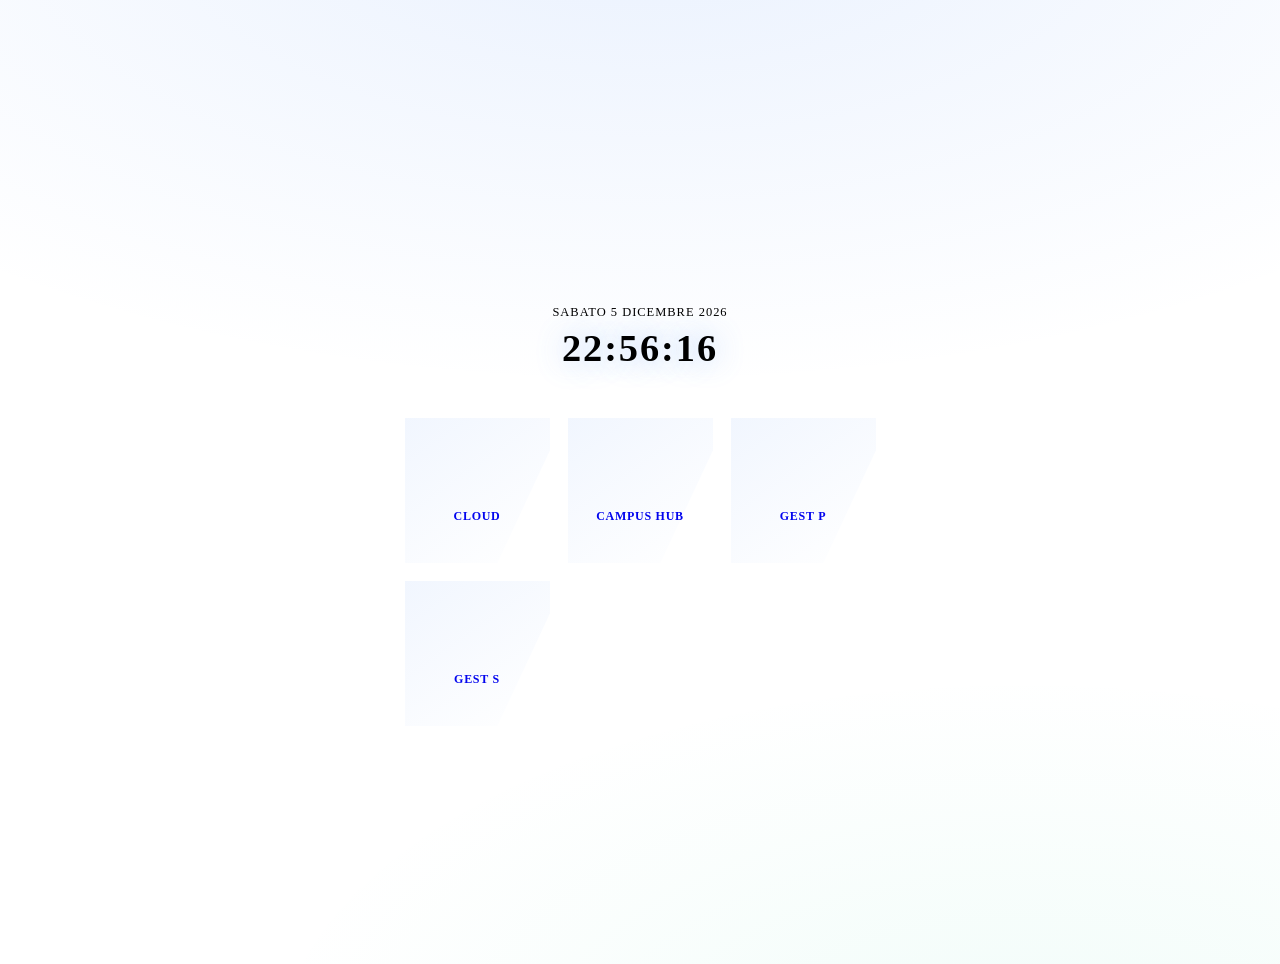
==== index.html @ 9dba8e54 "Add files via upload" ====
<!DOCTYPE html>
<html lang="it">
<head>
<meta charset="UTF-8">
<meta name="viewport" content="width=device-width, initial-scale=1.0">
<title>Campus Hub</title>
<link rel="stylesheet" href="css/campus-theme.css">
<style>
/* ─── INDEX-SPECIFIC ─────────────────────────────────────────── */
body {
    display: flex;
    flex-direction: column;
    align-items: center;
    justify-content: center;
    min-height: 100vh;
    padding: 24px;
    background: var(--bg);
    background-image:
        radial-gradient(ellipse 80% 50% at 50% -10%, rgba(79,142,247,0.12), transparent),
        radial-gradient(ellipse 60% 40% at 80% 110%, rgba(56,217,169,0.07), transparent);
}

/* Header */
.header-container {
    text-align: center;
    margin-bottom: 48px;
}

h1 {
    font-size: 2rem;
    letter-spacing: 0.25em;
    text-transform: uppercase;
    background: linear-gradient(90deg, var(--accent), var(--accent-2));
    -webkit-background-clip: text;
    -webkit-text-fill-color: transparent;
    background-clip: text;
    margin-bottom: 8px;
}

#todayDate {
    font-size: 0.78rem;
    text-transform: uppercase;
    letter-spacing: 0.08em;
    color: var(--text-2);
    margin-bottom: 6px;
    font-family: var(--font-mono);
}

#digitalClock {
    font-size: 2.4rem;
    font-weight: 700;
    font-family: var(--font-mono);
    color: var(--accent);
    letter-spacing: 0.05em;
    text-shadow: 0 0 30px rgba(79,142,247,0.45);
    margin-bottom: 0;
}

/* Grid */
.links-grid {
    display: grid;
    grid-template-columns: repeat(3, 145px);
    gap: 18px;
}

/* Card */
.link-card {
    background: var(--surface);
    border: 1px solid var(--border);
    border-radius: var(--radius-xl);
    height: 145px;
    width: 145px;
    text-decoration: none;
    display: flex;
    flex-direction: column;
    align-items: center;
    justify-content: center;
    gap: 14px;
    box-shadow: var(--shadow-sm);
    transition: all 0.35s cubic-bezier(.25,.8,.25,1);
    position: relative;
    overflow: hidden;
}

/* Shimmer effect */
.link-card::before {
    content: "";
    position: absolute;
    width: 200%;
    height: 200%;
    background: linear-gradient(120deg, transparent, rgba(79,142,247,0.08), transparent);
    transform: rotate(25deg);
    top: -100%;
    left: -100%;
    transition: 0.6s;
}

.link-card:hover::before { top: 100%; left: 100%; }

/* Accent border bottom */
.link-card::after {
    content: "";
    position: absolute;
    bottom: 0;
    left: 10%;
    width: 80%;
    height: 2px;
    background: linear-gradient(90deg, transparent, var(--accent), var(--accent-2), transparent);
    opacity: 0;
    transition: opacity 0.3s;
}

.link-card:hover::after { opacity: 1; }

.link-card svg {
    width: 38px;
    height: 38px;
    stroke: var(--accent);
    stroke-width: 1.6;
    fill: none;
    transition: all 0.3s;
    filter: drop-shadow(0 0 8px rgba(79,142,247,0.3));
}

.link-card span {
    font-size: 12px;
    font-weight: 600;
    color: var(--text-2);
    letter-spacing: 0.06em;
    text-transform: uppercase;
    transition: color 0.2s;
}

.link-card:hover {
    transform: translateY(-8px) scale(1.04);
    box-shadow: var(--shadow-lg);
    border-color: var(--border-2);
    background: var(--surface-2);
}

.link-card:hover svg {
    stroke: var(--accent-2);
    filter: drop-shadow(0 0 12px rgba(56,217,169,0.45));
}

.link-card:hover span { color: var(--text); }

.link-card:active { transform: scale(0.97); }

@media (max-width: 520px) {
    .links-grid { grid-template-columns: repeat(2, 145px); }
    h1 { font-size: 1.4rem; }
    #digitalClock { font-size: 1.8rem; }
}

/* ─── LIGHT MODE (mobile con sistema chiaro) ────────────────── */
@media (max-width: 768px) and (prefers-color-scheme: light) {
    body {
        background: var(--bg);
        background-image:
            radial-gradient(ellipse 80% 50% at 50% -10%, rgba(37,99,235,0.08), transparent),
            radial-gradient(ellipse 60% 40% at 80% 110%, rgba(13,148,136,0.05), transparent);
    }
    h1 {
        background: linear-gradient(90deg, var(--header-grad-start), var(--header-grad-end));
        -webkit-background-clip: text; -webkit-text-fill-color: transparent; background-clip: text;
    }
    #digitalClock { color: var(--accent); text-shadow: 0 0 20px rgba(37,99,235,0.25); }
    .link-card { background: var(--surface); border-color: var(--border); box-shadow: var(--shadow-sm); }
    .link-card svg { stroke: var(--accent); filter: none; }
    .link-card span { color: var(--text-2); }
    .link-card:hover { background: var(--surface-2); border-color: var(--border-2); box-shadow: var(--shadow); }
    .link-card:hover svg { stroke: var(--accent-2); filter: none; }
    .link-card:hover span { color: var(--text); }
}
</style>
</head>
<body>

<div class="header-container">
    <h1>• Campus Hub •</h1>
    <div id="todayDate">Caricamento...</div>
    <div id="digitalClock">00:00:00</div>
</div>

<div class="links-grid">

    <a href="roomcloud.html" class="link-card">
        <svg viewBox="0 0 24 24"><path d="M17.5 19H9C7 19 4 18 4 14.5C4 11 7 10 7.5 10C8 7 10 5 13 5C16 5 18 7 18.5 10C21 10.5 22 12.5 22 14.5C22 17 20 19 17.5 19Z"/></svg>
        <span>Cloud</span>
    </a>
 <a href="campus_hub.html" class="link-card">
   <svg viewBox="0 0 24 24">
       <rect x="3" y="3" width="8" height="8" rx="1.5"/>
       <rect x="3" y="14" width="8" height="8" rx="1.5"/>
       <rect x="13" y="3" width="4" height="4" rx="1.5"/>
       <rect x="13" y="8" width="4" height="4" rx="1.5"/>
       <rect x="13" y="13" width="4" height="4" rx="1.5"/>
       <rect x="13" y="18" width="4" height="4" rx="1.5"/>
       <rect x="18" y="3" width="4" height="4" rx="1.5"/>
       <rect x="18" y="8" width="4" height="4" rx="1.5"/>
       <rect x="18" y="13" width="4" height="4" rx="1.5"/>
       <rect x="18" y="18" width="4" height="4" rx="1.5"/>
  </svg>
    <span>campus hub</span>
    </a>
    
   <a href="Gestione_Permessi.html" class="link-card">
        <svg viewBox="0 0 24 24" fill="none" stroke="currentColor" stroke-width="2" stroke-linecap="round" stroke-linejoin="round">
  <path d="M7 21V3"/>
  <path d="M7 3H13C16 3 18 5 18 8S16 13 13 13H7"/>
</svg><span>Gest P</span>
    </a>
    
     <a href="Gestione_Studenti.html" class="link-card">
        <svg viewBox="0 0 24 24" fill="none" stroke="currentColor" stroke-width="2" stroke-linecap="round" stroke-linejoin="round">
  <path d="M17 5C15.5 3.5 13.5 3 11 3C7.5 3 5 5 5 8C5 10.5 7 12 11 12C15 12 17 13.5 17 16C17 19 14.5 21 11 21C8.5 21 6.5 20.5 5 19"/>
</svg><span>Gest S</span>
    </a>
   
    
</div>

<script>
function updateDateTime() {
    const now = new Date();
    const options = { weekday: 'long', day: 'numeric', month: 'long', year: 'numeric' };
    document.getElementById('todayDate').textContent = now.toLocaleDateString('it-IT', options);
    const h = String(now.getHours()).padStart(2,'0');
    const m = String(now.getMinutes()).padStart(2,'0');
    const s = String(now.getSeconds()).padStart(2,'0');
    document.getElementById('digitalClock').textContent = `${h}:${m}:${s}`;
}
setInterval(updateDateTime, 1000);
updateDateTime();
</script>
</body>
</html>
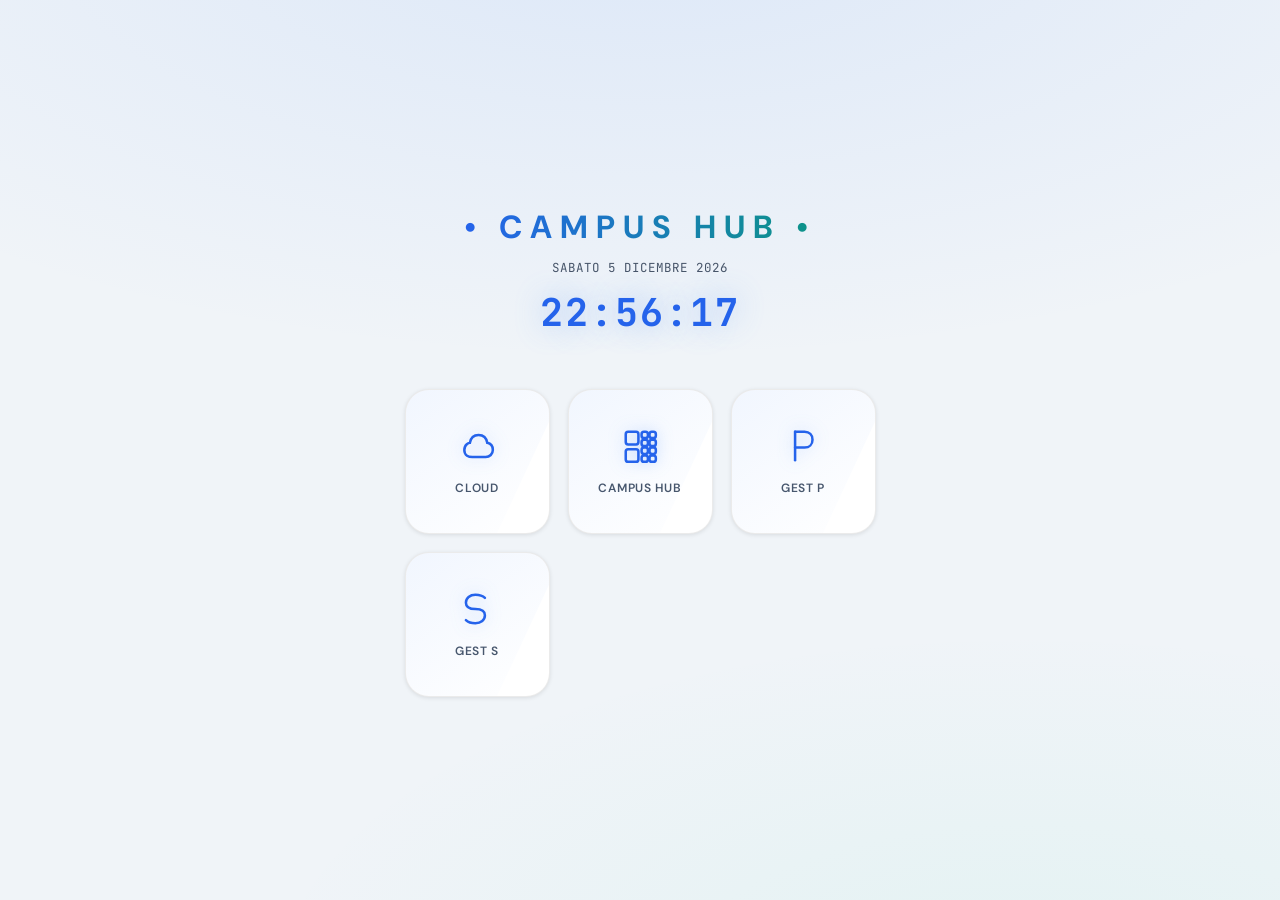
==== commit 27912392: "Update index.html" ====
--- a/index.html
+++ b/index.html
@@ -189,7 +189,7 @@
         <svg viewBox="0 0 24 24"><path d="M17.5 19H9C7 19 4 18 4 14.5C4 11 7 10 7.5 10C8 7 10 5 13 5C16 5 18 7 18.5 10C21 10.5 22 12.5 22 14.5C22 17 20 19 17.5 19Z"/></svg>
         <span>Cloud</span>
     </a>
- <a href="campus_hub.html" class="link-card">
+ <a href="campus_hub NO .html" class="link-card">
    <svg viewBox="0 0 24 24">
        <rect x="3" y="3" width="8" height="8" rx="1.5"/>
        <rect x="3" y="14" width="8" height="8" rx="1.5"/>
@@ -235,4 +235,4 @@
 updateDateTime();
 </script>
 </body>
-</html>+</html>
--- a/css/campus-theme.css
+++ b/css/campus-theme.css
@@ -0,0 +1,489 @@
+/* ============================================================
+   CONVITTO-THEME.CSS — Tema Light unico (sempre attivo)
+   ============================================================ */
+
+@import url('https://fonts.googleapis.com/css2?family=DM+Sans:wght@400;500;600;700&family=JetBrains+Mono:wght@400;600&display=swap');
+
+:root {
+    color-scheme: light only;
+    --bg:           #f0f4f8;
+    --bg-2:         #ffffff;
+    --bg-3:         #e8eef5;
+    --surface:      #ffffff;
+    --surface-2:    #f0f4f8;
+    --surface-3:    #dde5f0;
+    --border:       #00000014;
+    --border-2:     #00000024;
+
+    /* Accenti */
+    --accent:       #2563eb;
+    --accent-dim:   #2563eb1f;
+    --accent-2:     #0d9488;
+    --accent-2-dim: #0d94881a;
+
+    /* Stati operativi */
+    --ok:           #16a34a;
+    --ok-dim:       #16a34a1a;
+    --absent:       #dc2626;
+    --absent-dim:   #dc26261a;
+    --dinner-no:    #2563eb;
+    --dinner-no-dim:#2563eb1a;
+    --lab:          #d97706;
+    --lab-dim:      #d977061a;
+    --switched:     #0d9488;
+    --pp:           #ea580c;
+
+    /* Bottoni toolbar */
+    --btn-t1:        #16a34a;
+    --btn-t2:        #2563eb;
+    --btn-t3:        #7c3aed;
+    --btn-t4:        #475569;
+    --btn-reset:     #ea580c;
+    --btn-reset-full:#b91c1c;
+    --btn-inactive:  #e8eef5;
+    --switched-dim: #0d94881a;
+    /* Testo */
+    --text:         #0f172a;
+    --text-2:       #475569;
+    --text-muted:   #94a3b8;
+    --text-inv:     #ffffff;
+
+    /* Tipografia */
+    --font:         'DM Sans', 'Segoe UI', system-ui, sans-serif;
+    --font-mono:    'JetBrains Mono', 'Courier New', monospace;
+
+    /* Geometria */
+    --radius-sm:    6px;
+    --radius:       12px;
+    --radius-lg:    18px;
+    --radius-xl:    24px;
+
+    /* Ombre leggere */
+    --shadow-sm:    0 1px 4px rgba(0,0,0,0.10);
+    --shadow:       0 4px 16px rgba(0,0,0,0.12);
+    --shadow-lg:    0 8px 32px rgba(0,0,0,0.15);
+
+    /* Transizioni */
+    --t:            0.2s ease;
+
+    /* Colori header gradient */
+    --header-grad-start: #2563eb;
+    --header-grad-end:   #0d9488;
+}
+
+/* reset e base – invariati */
+*, *::before, *::after { box-sizing: border-box; }
+html { -webkit-text-size-adjust: 100%; }
+body {
+    margin: 0;
+    font-family: var(--font);
+    background: var(--bg);
+    color: var(--text);
+    line-height: 1.5;
+    -webkit-font-smoothing: antialiased;
+}
+h1, h2, h3, h4 {
+    margin: 0;
+    font-family: var(--font);
+    font-weight: 700;
+    color: var(--text);
+    letter-spacing: -0.01em;
+}
+a { color: inherit; text-decoration: none; }
+
+/* scrollbar */
+::-webkit-scrollbar { width: 6px; height: 6px; }
+::-webkit-scrollbar-track { background: var(--bg-2); }
+::-webkit-scrollbar-thumb { background: var(--surface-3); border-radius: 3px; }
+::-webkit-scrollbar-thumb:hover { background: var(--accent); }
+
+/* header applicazione */
+.app-header {
+    background: var(--bg-2);
+    border-bottom: 1px solid var(--border-2);
+    padding: 14px 24px;
+    display: flex;
+    justify-content: space-between;
+    align-items: center;
+    gap: 16px;
+    position: sticky;
+    top: 0;
+    z-index: 100;
+    backdrop-filter: blur(12px);
+}
+.app-header h1 {
+    font-size: 1.1rem;
+    font-weight: 700;
+    letter-spacing: 0.04em;
+    text-transform: uppercase;
+    background: linear-gradient(90deg, var(--accent), var(--accent-2));
+    -webkit-background-clip: text;
+    -webkit-text-fill-color: transparent;
+    background-clip: text;
+}
+.app-header .header-meta {
+    font-size: 0.78rem;
+    color: var(--text-2);
+    font-family: var(--font-mono);
+    font-weight: 400;
+    margin-top: 2px;
+}
+.app-header .header-clock {
+    font-family: var(--font-mono);
+    font-size: 1.6rem;
+    font-weight: 600;
+    color: var(--accent);
+    letter-spacing: 0.05em;
+    text-shadow: 0 0 20px #2563eb33;
+}
+.app-header .header-actions {
+    display: flex;
+    align-items: center;
+    gap: 10px;
+}
+
+.container {
+    max-width: 1300px;
+    margin: 0 auto;
+    padding: 24px;
+}
+
+.toolbar {
+    background: var(--surface);
+    border: 1px solid var(--border);
+    padding: 12px 16px;
+    border-radius: var(--radius-lg);
+    display: flex;
+    gap: 10px;
+    margin-bottom: 20px;
+    align-items: center;
+    flex-wrap: wrap;
+    box-shadow: var(--shadow-sm);
+}
+.toolbar input[type="text"],
+.toolbar input[type="number"],
+#search, #roomInput {
+    background: var(--bg-3);
+    border: 1px solid var(--border-2);
+    border-radius: var(--radius);
+    color: var(--text);
+    padding: 9px 14px;
+    font-family: var(--font);
+    font-size: 0.85rem;
+    outline: none;
+    transition: border-color var(--t), box-shadow var(--t);
+}
+#search { flex: 1; min-width: 140px; }
+#roomInput { width: 70px; }
+.toolbar input:focus {
+    border-color: var(--accent);
+    box-shadow: 0 0 0 3px var(--accent-dim);
+}
+.toolbar input::placeholder { color: var(--text-muted); }
+
+.btn-toolbar {
+    border: none;
+    border-radius: var(--radius);
+    cursor: pointer;
+    font-family: var(--font);
+    font-weight: 700;
+    font-size: 0.78rem;
+    color: white;
+    padding: 9px 16px;
+    transition: all var(--t);
+    letter-spacing: 0.03em;
+    white-space: nowrap;
+}
+.btn-toolbar:hover {
+    filter: brightness(1.05);
+    transform: translateY(-1px);
+    box-shadow: var(--shadow-sm);
+}
+.btn-toolbar:active { transform: translateY(0); }
+
+.btn-reset {
+    background: var(--btn-reset);
+    border: none;
+    border-radius: var(--radius);
+    cursor: pointer;
+    font-family: var(--font);
+    font-weight: 700;
+    font-size: 0.78rem;
+    color: white;
+    padding: 9px 16px;
+    transition: all var(--t);
+    letter-spacing: 0.03em;
+    display: inline-flex;
+    align-items: center;
+    gap: 5px;
+    box-shadow: 0 2px 8px rgba(230,126,34,0.3);
+}
+.btn-reset:hover {
+    background: #d35400;
+    transform: translateY(-1px);
+    box-shadow: 0 4px 14px rgba(230,126,34,0.45);
+}
+.btn-reset-complete {
+    background: var(--btn-reset-full);
+    border: none;
+    border-radius: var(--radius);
+    cursor: pointer;
+    font-family: var(--font);
+    font-weight: 700;
+    font-size: 0.78rem;
+    color: white;
+    padding: 9px 16px;
+    transition: all var(--t);
+    letter-spacing: 0.03em;
+    display: inline-flex;
+    align-items: center;
+    gap: 5px;
+    box-shadow: 0 2px 8px rgba(192,57,43,0.3);
+}
+.btn-reset-complete:hover {
+    background: #a93226;
+    transform: translateY(-1px);
+    box-shadow: 0 4px 14px rgba(192,57,43,0.45);
+}
+
+.day-box {
+    background: var(--surface);
+    border: 1px solid var(--border);
+    padding: 10px 14px;
+    text-align: center;
+    border-radius: var(--radius);
+    font-size: 0.78rem;
+    font-weight: 700;
+    cursor: pointer;
+    transition: all var(--t);
+    letter-spacing: 0.03em;
+    flex: 1;
+    color: var(--text-2);
+}
+.day-box:hover {
+    background: var(--surface-2);
+    color: var(--text);
+    transform: translateY(-2px);
+    box-shadow: var(--shadow-sm);
+}
+
+.status-badge {
+    display: inline-flex;
+    align-items: center;
+    gap: 5px;
+    font-size: 0.7rem;
+    font-weight: 600;
+    padding: 4px 10px;
+    border-radius: 20px;
+    letter-spacing: 0.03em;
+}
+.status-badge.connected {
+    background: var(--ok-dim);
+    color: var(--ok);
+    border: 1px solid rgba(22,163,74,0.25);
+}
+.status-badge.disconnected {
+    background: var(--absent-dim);
+    color: var(--absent);
+    border: 1px solid rgba(220,38,38,0.25);
+}
+
+.note-toolbar-container {
+    background: rgb(255, 255, 255);
+    border: 1px solid rgba(255, 14, 0, 0.25);
+    border-left: 4px solid var(--lab);
+    border-radius: var(--radius-lg);
+    margin-bottom: 20px;
+    padding: 12px 18px;
+    transition: transform 0.2s;
+}
+.note-toolbar-container:hover { transform: rotate(0deg); }
+.note-content {
+    display: flex;
+    align-items: flex-start;
+    gap: 12px;
+}
+.note-icon { font-size: 1.1rem; margin-top: 2px; }
+.note-input {
+    flex: 1;
+    background: transparent;
+    border: none;
+    outline: none;
+    font-family: var(--font);
+    font-size: 0.85rem;
+    color: var(--text);
+    resize: vertical;
+    min-height: 48px;
+    line-height: 1.5;
+}
+.note-input::placeholder { color: var(--text-muted); }
+.clear-note-btn {
+    background: rgba(0,0,0,0.05);
+    border: 1px solid var(--border);
+    border-radius: 50%;
+    width: 28px;
+    height: 28px;
+    cursor: pointer;
+    color: var(--text-muted);
+    display: flex;
+    align-items: center;
+    justify-content: center;
+    transition: all var(--t);
+    font-weight: bold;
+    flex-shrink: 0;
+    margin-top: 2px;
+    font-size: 0.8rem;
+}
+.clear-note-btn:hover {
+    background: rgba(220,38,38,0.15);
+    color: var(--absent);
+    border-color: var(--absent);
+}
+
+#sidePanel {
+    background: var(--bg-2) !important;
+    border-left: 1px solid var(--border-2) !important;
+    box-shadow: -8px 0 40px rgba(0,0,0,0.15) !important;
+    color: var(--text) !important;
+}
+#sidePanel h3 {
+    color: var(--text);
+    border-bottom: 1px solid var(--border) !important;
+    padding-bottom: 10px;
+    font-size: 0.9rem;
+    letter-spacing: 0.04em;
+    text-transform: uppercase;
+}
+#sidePanel select,
+#sidePanel input[type="date"] {
+    background: var(--bg-3);
+    border: 1px solid var(--border-2);
+    border-radius: var(--radius-sm);
+    color: var(--text);
+    padding: 8px 10px;
+    font-family: var(--font);
+    font-size: 0.82rem;
+    width: 100%;
+    outline: none;
+}
+#sidePanel select:focus,
+#sidePanel input[type="date"]:focus {
+    border-color: var(--accent);
+}
+#sidePanel hr {
+    border: none;
+    border-top: 1px solid var(--border);
+    margin: 16px 0;
+}
+
+#loginScreen { background: var(--bg) !important; }
+#loginScreen > div {
+    background: var(--surface) !important;
+    border: 1px solid var(--border-2) !important;
+    border-radius: var(--radius-xl) !important;
+    box-shadow: var(--shadow-lg) !important;
+    color: var(--text) !important;
+}
+#loginScreen h2 { color: var(--text) !important; }
+#loginScreen input {
+    background: var(--bg-3) !important;
+    border: 1px solid var(--border-2) !important;
+    border-radius: var(--radius) !important;
+    color: var(--text) !important;
+    padding: 12px !important;
+    font-family: var(--font) !important;
+}
+#loginScreen input::placeholder { color: var(--text-muted) !important; }
+#loginScreen button {
+    background: var(--accent) !important;
+    border-radius: var(--radius) !important;
+    font-family: var(--font) !important;
+    font-weight: 700 !important;
+    letter-spacing: 0.05em !important;
+    transition: all var(--t) !important;
+}
+#loginScreen button:hover {
+    filter: brightness(1.05) !important;
+    transform: translateY(-1px) !important;
+}
+
+#info-reset {
+    font-size: 0.68rem !important;
+    color: var(--absent) !important;
+    font-family: var(--font-mono) !important;
+}
+.room-label {
+    font-size: 0.75rem;
+    font-weight: 700;
+    color: var(--accent);
+    letter-spacing: 0.06em;
+    text-transform: uppercase;
+}
+
+@keyframes pulse {
+    0%   { opacity: 1; }
+    50%  { opacity: 0.3; }
+    100% { opacity: 1; }
+}
+@keyframes fadeIn {
+    from { opacity: 0; transform: translateY(6px); }
+    to   { opacity: 1; transform: translateY(0); }
+}
+
+/* ===== Componenti comuni a tutti i report (stampa e schermo) ===== */
+.btn {
+    padding: 9px 28px;
+    background: linear-gradient(90deg, var(--accent), var(--accent-2));
+    color: white;
+    border: none;
+    cursor: pointer;
+    border-radius: 30px;
+    font-family: var(--font);
+    font-weight: 700;
+    font-size: 12px;
+    letter-spacing: 0.05em;
+    transition: all var(--t);
+    box-shadow: 0 4px 16px rgba(37,99,235,0.35);
+}
+.btn:hover {
+    filter: brightness(1.05);
+    transform: translateY(-1px);
+    box-shadow: 0 6px 20px rgba(37,99,235,0.5);
+}
+
+.print-logo {
+    display: none;
+}
+@media print {
+    .print-logo {
+        display: block;
+        position: absolute;
+        left: 0;
+        top: 50%;
+        transform: translateY(-50%);
+        height: 44px;
+        width: auto;
+        object-fit: contain;
+    }
+    /* Assicura che i bottoni di stampa scompaiano */
+    .no-print {
+        display: none !important;
+    }
+}
+
+@media (max-width: 68px) {
+    .container { padding: 14px; }
+    .app-header { padding: 8px 12px; }
+    .app-header .header-clock { font-size: 2.2rem; }
+    .toolbar { gap: 8px; }
+}
+
+@media print {
+    .no-print, .print-bar { display: none !important; }
+    body {
+        background: white !important;
+        color: black !important;
+    }
+    .print-logo { display: block !important; }
+}
+.print-logo { display: none; }
